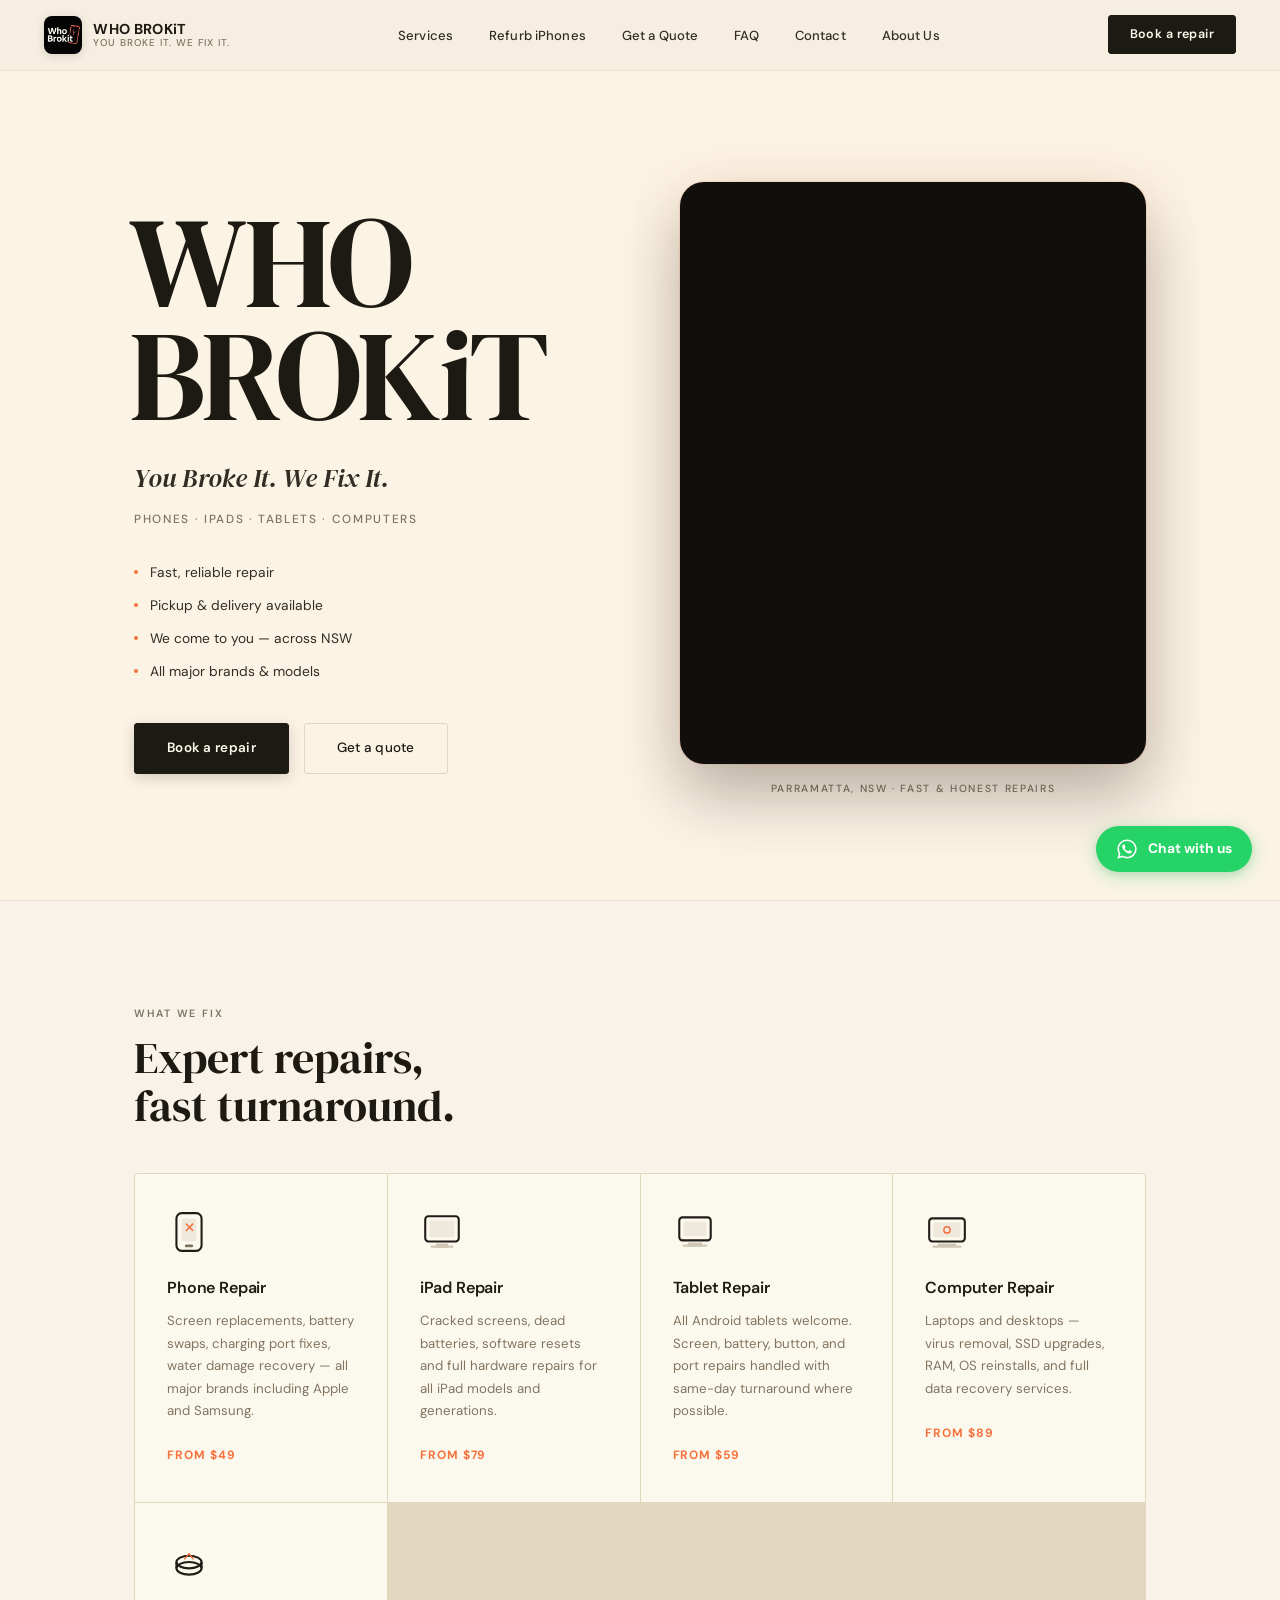
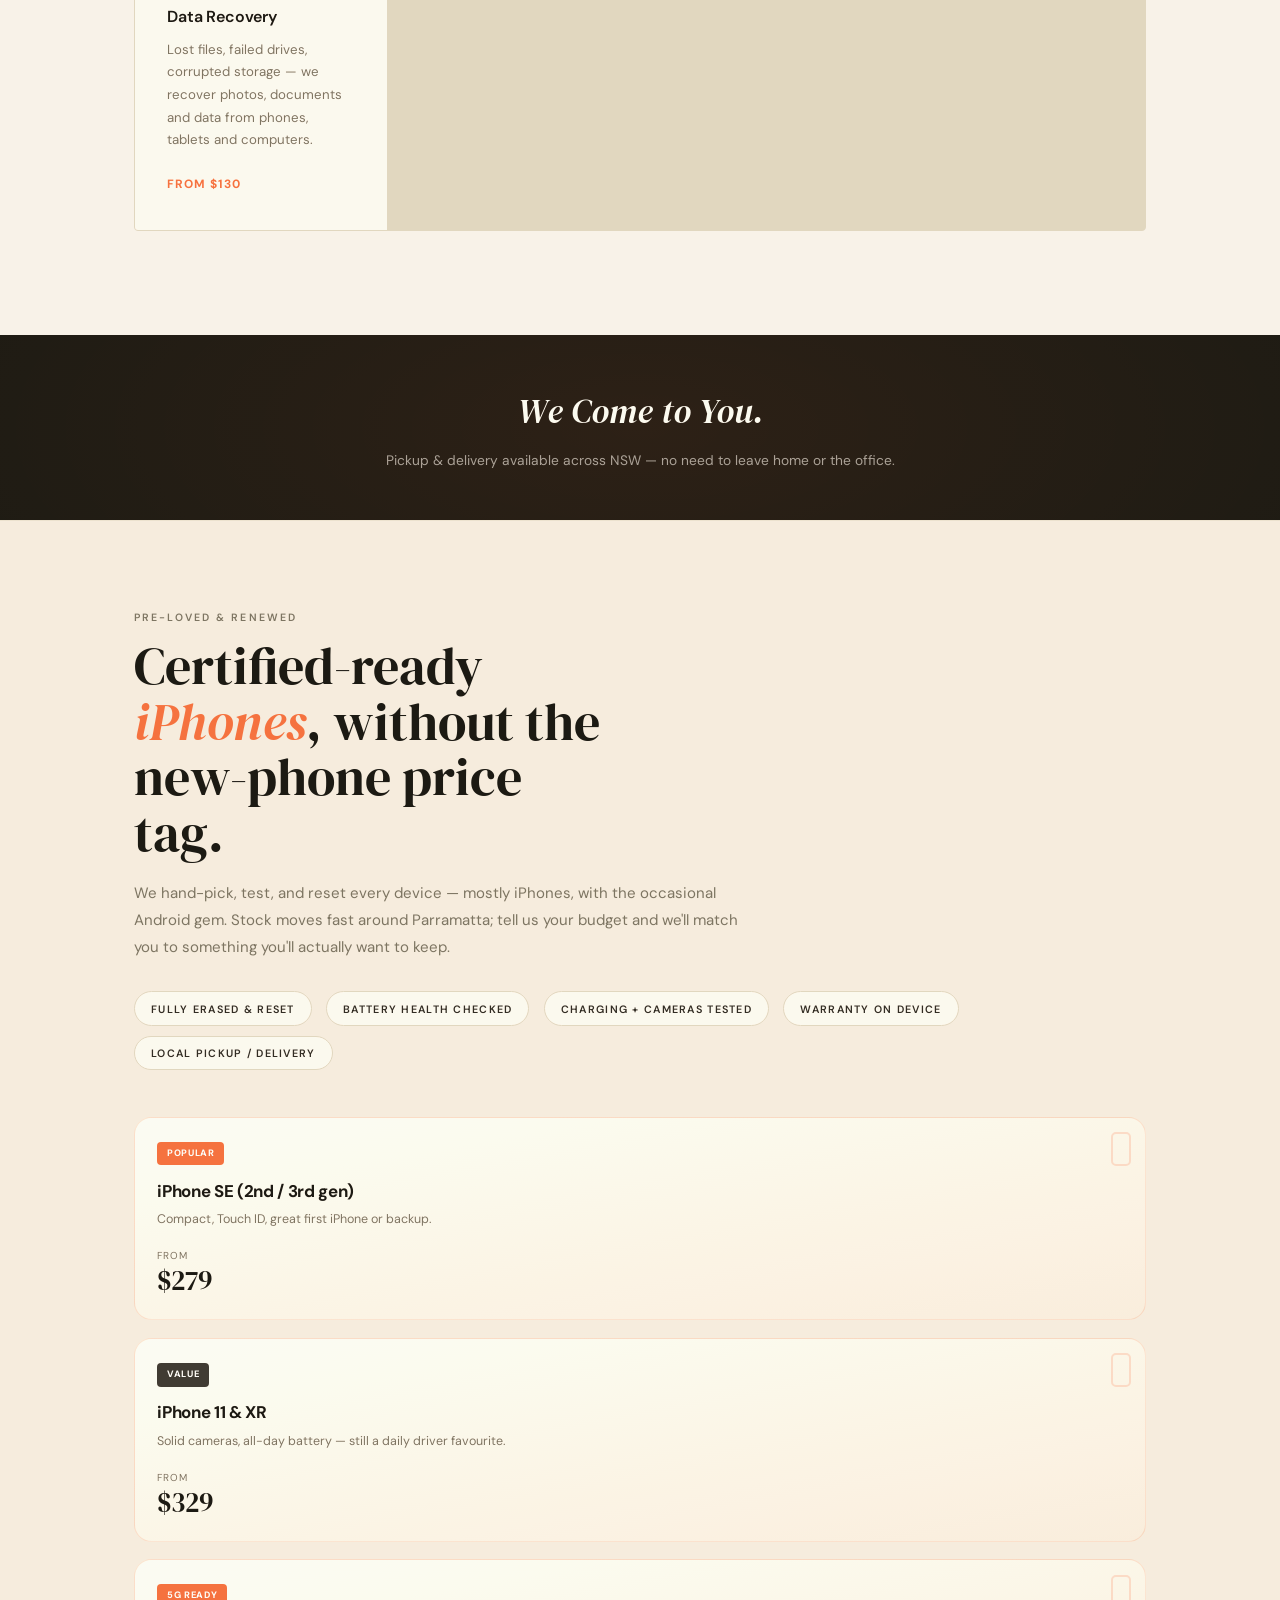
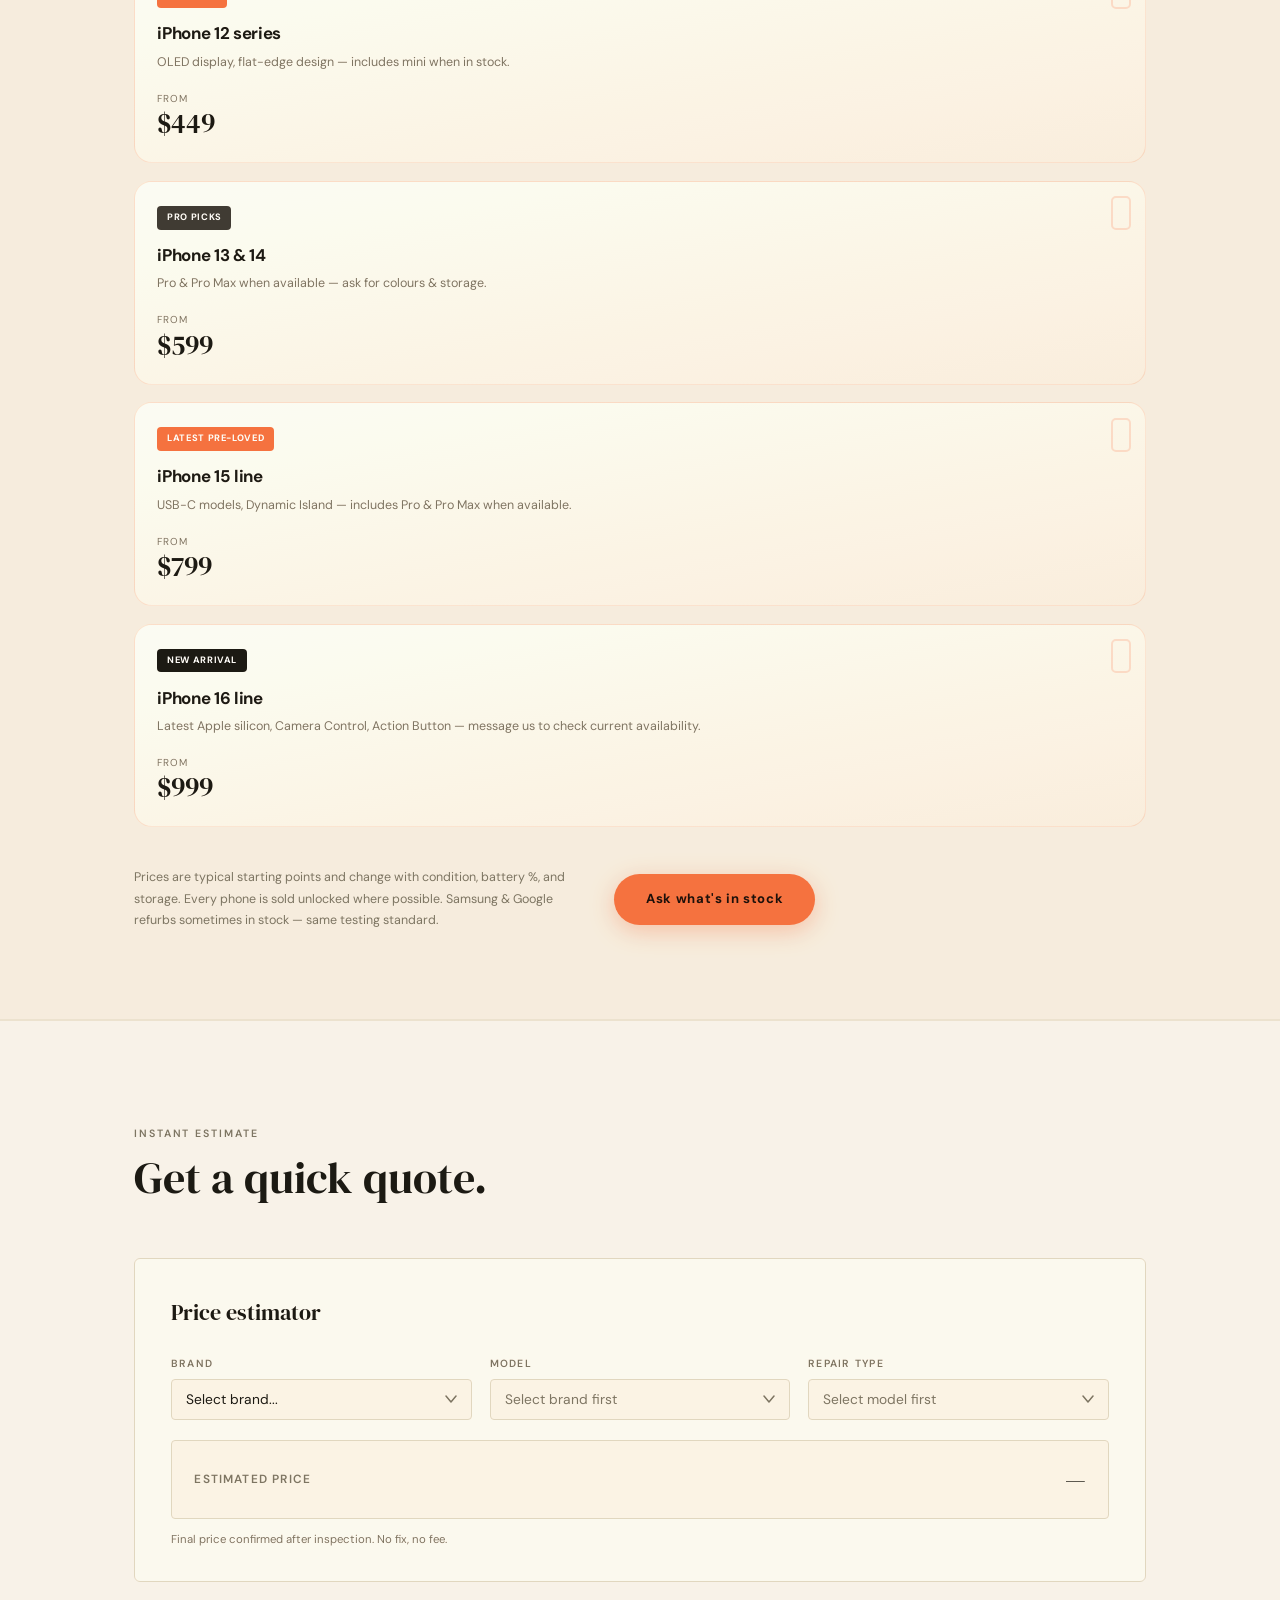
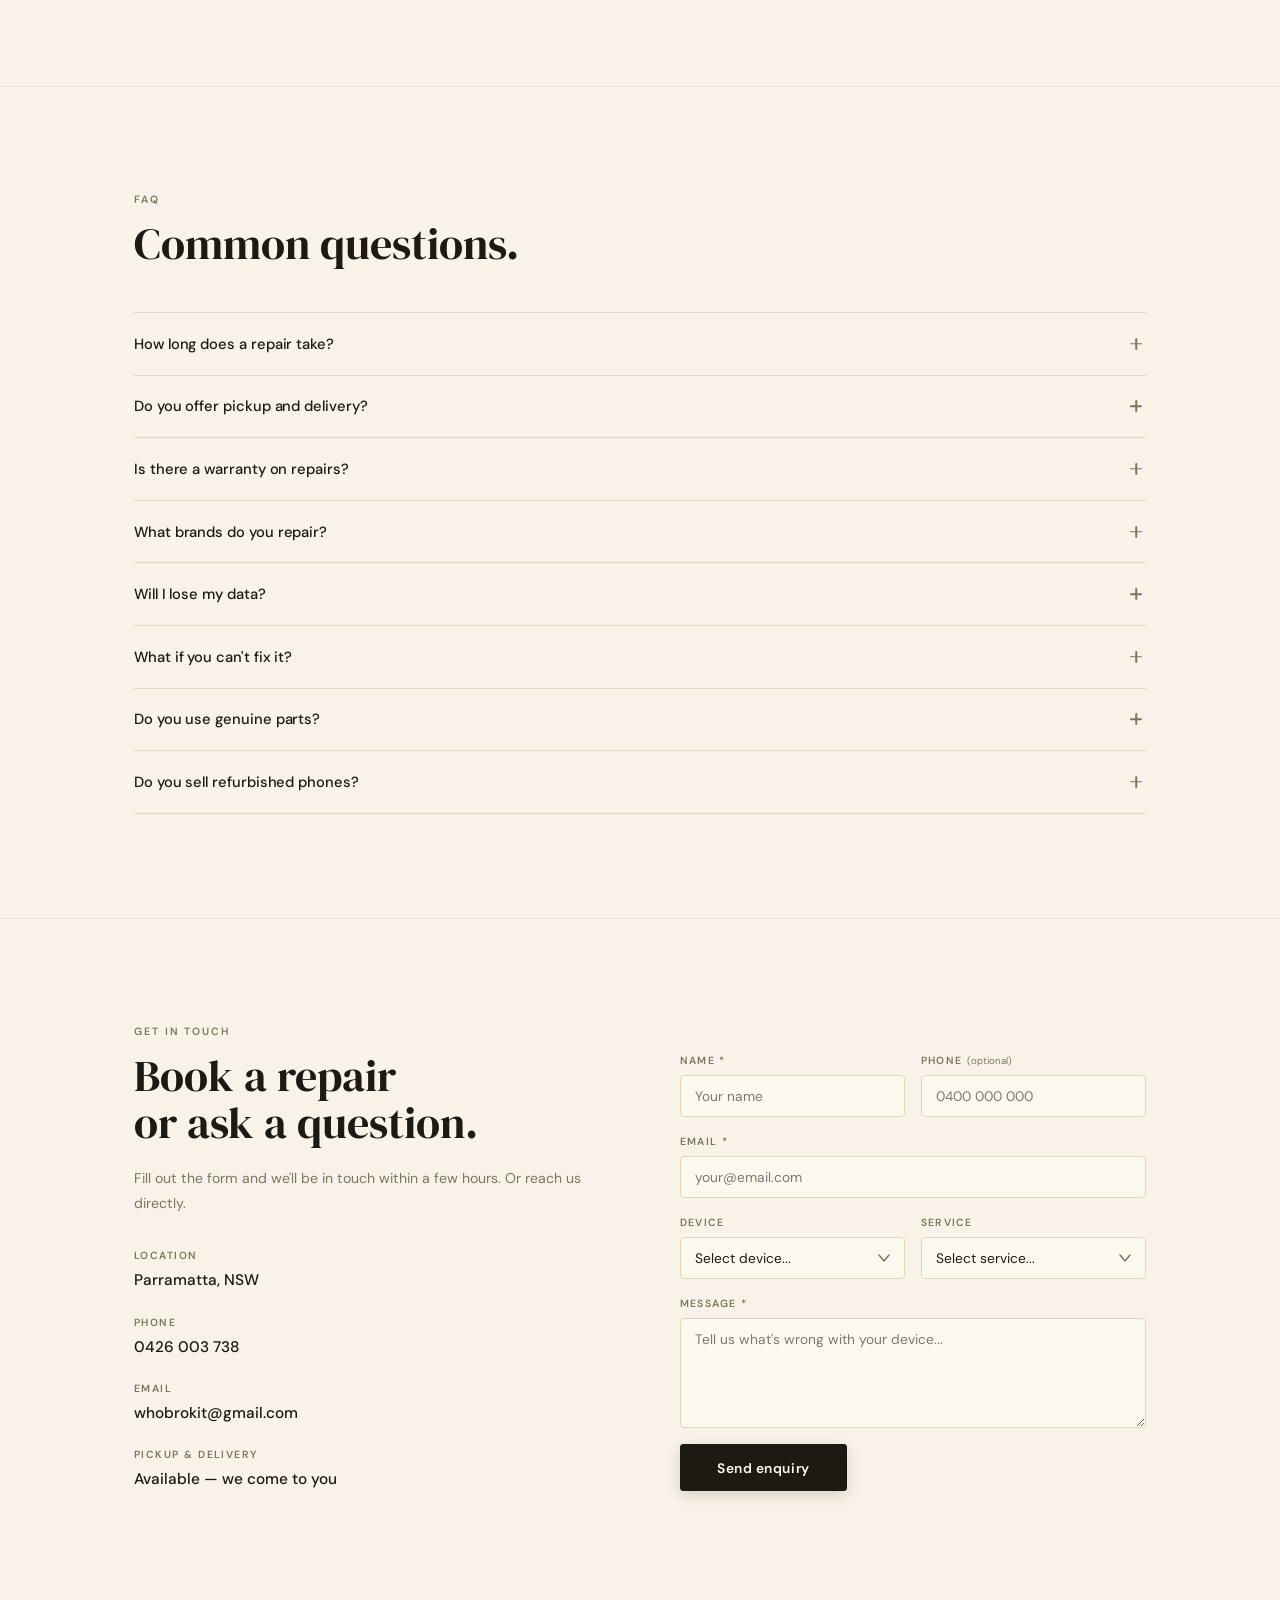
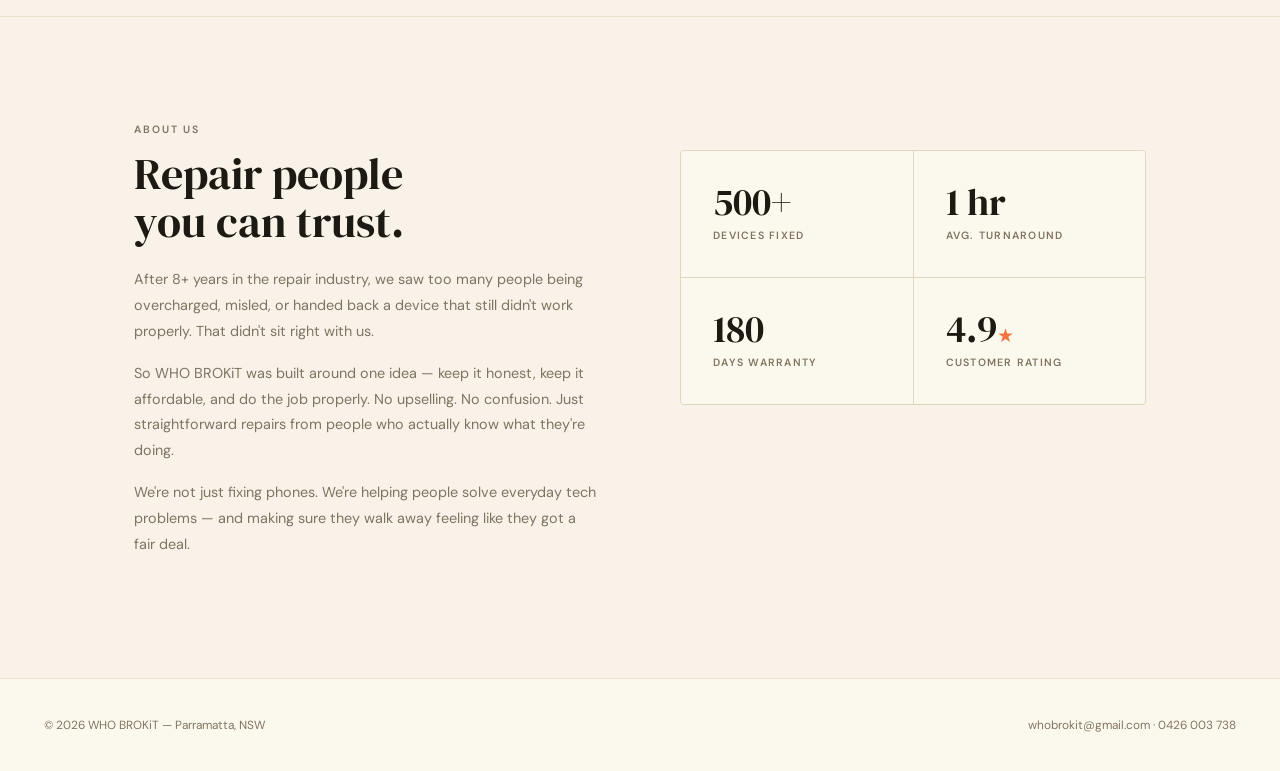
==== index.html @ d308087a "remained file to index for deployment" ====
<!doctype html>
<html lang="en">
  <head>
    <meta charset="UTF-8" />
    <meta
      name="viewport"
      content="width=device-width, initial-scale=1.0, viewport-fit=cover"
    />
    <meta name="theme-color" content="#f8f2e8" />
    <meta name="apple-mobile-web-app-capable" content="yes" />
    <meta name="apple-mobile-web-app-status-bar-style" content="default" />
    <meta name="format-detection" content="telephone=no" />
    <link rel="canonical" href="https://whobrokit.com.au/" />
    <meta
      name="description"
      content="WHO BROKiT — Fast, reliable phone, iPad, tablet and computer repairs in Parramatta, NSW. We come to you with pickup and delivery available."
    />
    <meta
      name="keywords"
      content="phone repair Parramatta, iPad repair NSW, tablet repair, computer repair, screen replacement, battery replacement"
    />
    <meta property="og:title" content="WHO BROKiT — You Broke It. We Fix It." />
    <meta
      property="og:description"
      content="Fast, reliable device repairs in Parramatta, NSW. Phones, iPads, tablets, computers. Pickup and delivery available."
    />
    <meta property="og:type" content="website" />
    <title>
      WHO BROKiT — You Broke It. We Fix It. | Parramatta Device Repair
    </title>
    <link rel="preconnect" href="https://fonts.googleapis.com" />
    <link rel="preconnect" href="https://fonts.gstatic.com" crossorigin />
    <link
      href="https://fonts.googleapis.com/css2?family=DM+Serif+Display:ital@0;1&family=DM+Sans:ital,opsz,wght@0,9..40,300;0,9..40,400;0,9..40,500;0,9..40,600;0,9..40,700;1,9..40,300&display=swap"
      rel="stylesheet"
    />
    <style>
      *, *::before, *::after { box-sizing: border-box; margin: 0; padding: 0; }

      :root {
        --bg:          #f8f2e8;
        --surface:     #f2ebe0;
        --card:        #fdf8f2;
        --ink:         #18160f;
        --ink-2:       #2d2a21;
        --mid:         #7a7260;
        --border:      #ddd5c0;
        --border-soft: #e8e0d0;
        --accent:      #ff6b35;
        --brand-dark:  #0c0b08;
        --white-ish:   #fdfaf4;
        --serif: 'DM Serif Display', Georgia, serif;
        --sans:  'DM Sans', 'Helvetica Neue', Helvetica, Arial, sans-serif;
        --ease: cubic-bezier(0.4, 0, 0.2, 1);
        --t: 0.22s;
        --t-slow: 0.38s;
      }

      html {
        scroll-behavior: smooth;
        font-size: 16px;
        text-rendering: optimizeLegibility;
      }
      body {
        font-family: var(--sans);
        background: var(--bg);
        color: var(--ink);
        line-height: 1.7;
        -webkit-font-smoothing: antialiased;
        -moz-osx-font-smoothing: grayscale;
        font-feature-settings: "kern" 1, "liga" 1;
      }
      .site-wrap { filter: sepia(10%) contrast(97%); min-height: 100vh; }
      :focus-visible { outline: 2px solid var(--ink); outline-offset: 3px; border-radius: 2px; }

      /* NAV */
      nav {
        position: fixed; top: 0; left: 0; right: 0; z-index: 200;
        display: flex; align-items: center; justify-content: space-between;
        padding: 0.95rem 2.75rem;
        background: rgba(242,237,228,0.97);
        border-bottom: 1px solid var(--border-soft);
        backdrop-filter: blur(12px) saturate(1.4);
        -webkit-backdrop-filter: blur(12px) saturate(1.4);
        transition: box-shadow var(--t) var(--ease);
      }
      nav.scrolled { box-shadow: 0 2px 24px rgba(24,22,15,0.07); }
      .nav-logo { display: flex; align-items: center; gap: 0.7rem; text-decoration: none; color: var(--ink); }
      .nav-logo-mark { display: block; height: 38px; width: auto; flex-shrink: 0; border-radius: 8px; box-shadow: 0 2px 10px rgba(10,10,10,0.14); }
      .nav-logo-tag { display: flex; flex-direction: column; line-height: 1.15; }
      .nav-logo-tag strong { font-weight: 700; font-size: 0.9rem; letter-spacing: 0.025em; }
      .nav-logo-tag small { font-size: 0.62rem; font-weight: 500; color: var(--mid); letter-spacing: 0.1em; text-transform: uppercase; }
      .nav-links { display: flex; gap: 2.25rem; list-style: none; }
      .nav-links a { text-decoration: none; color: var(--ink-2); font-size: 0.82rem; font-weight: 500; letter-spacing: 0.01em; transition: color var(--t) var(--ease); }
      .nav-links a:hover { color: var(--accent); }
      .nav-cta {
        font-size: 0.78rem; font-weight: 600; padding: 0.5rem 1.3rem;
        background: var(--ink); color: var(--white-ish);
        border: 1.5px solid var(--ink); text-decoration: none; border-radius: 3px;
        letter-spacing: 0.035em; transition: background var(--t) var(--ease), color var(--t) var(--ease), transform var(--t) var(--ease);
      }
      .nav-cta:hover { background: transparent; color: var(--ink); transform: translateY(-1px); }
      .nav-cta:active { transform: scale(0.97); }
      .nav-hamburger { display: none; background: none; border: none; cursor: pointer; flex-direction: column; gap: 5px; padding: 4px; }
      .nav-hamburger span { display: block; width: 22px; height: 1.5px; background: var(--ink); transition: transform var(--t) var(--ease), opacity var(--t) var(--ease); }
      .nav-mobile { display: none; flex-direction: column; background: var(--bg); border-bottom: 1px solid var(--border-soft); }
      .nav-mobile a { padding: 1rem 2.75rem; text-decoration: none; color: var(--ink); font-size: 0.88rem; font-weight: 500; border-bottom: 1px solid var(--border-soft); transition: background var(--t) var(--ease); }
      .nav-mobile a:hover { background: var(--surface); }
      .nav-mobile.open { display: flex; }

      /* SECTIONS */
      .section-inner { max-width: 1100px; margin: 0 auto; padding: 6.5rem 2.75rem; }
      .section-label { font-size: 0.66rem; font-weight: 600; letter-spacing: 0.18em; text-transform: uppercase; color: var(--mid); margin-bottom: 0.7rem; }
      .section-heading { font-family: var(--serif); font-size: clamp(2rem, 4.2vw, 2.75rem); font-weight: 400; line-height: 1.08; margin-bottom: 2.75rem; color: var(--ink); }
      .section-divider { border: none; border-top: 1px solid var(--border-soft); margin: 0; }

      /* HERO */
      #hero {
        min-height: 100vh; min-height: 100dvh; display: flex; align-items: center;
        position: relative; overflow: hidden; background: var(--bg); padding-top: 5rem;
      }
      .hero-inner {
        max-width: 1100px; margin: 0 auto; padding: 4rem 2.75rem; width: 100%;
        display: grid; grid-template-columns: 1fr 1fr; gap: 5rem; align-items: center;
        position: relative; z-index: 1;
      }
      .hero-title {
        font-family: var(--serif); font-size: clamp(4.25rem, 11.5vw, 8rem);
        font-weight: 400; line-height: 0.88; letter-spacing: -0.02em;
        margin-bottom: 1.5rem; color: var(--ink); margin-left: -0.04em;
      }
      .hero-tagline { font-family: var(--serif); font-style: italic; font-size: 1.65rem; font-weight: 400; color: var(--ink-2); margin-bottom: 0.5rem; }
      .hero-sub { font-size: 0.74rem; font-weight: 500; color: var(--mid); letter-spacing: 0.14em; text-transform: uppercase; margin-bottom: 2rem; }
      .hero-perks { display: flex; flex-direction: column; gap: 0.6rem; margin-bottom: 2.5rem; }
      .hero-perk { font-size: 0.86rem; font-weight: 400; color: var(--ink-2); display: flex; align-items: center; gap: 0.75rem; }
      .hero-perk-dot { width: 4px; height: 4px; border-radius: 50%; background: var(--accent); flex-shrink: 0; }
      .hero-btns { display: flex; gap: 0.9rem; flex-wrap: wrap; }
      .btn-primary {
        padding: 0.8rem 2rem; background: var(--ink); color: var(--white-ish);
        border: 1.5px solid var(--ink); font-family: var(--sans); font-size: 0.84rem;
        font-weight: 600; cursor: pointer; text-decoration: none; display: inline-block;
        border-radius: 3px; letter-spacing: 0.03em;
        box-shadow: 0 4px 14px rgba(24,22,15,0.18);
        transition: opacity var(--t) var(--ease), transform var(--t) var(--ease), box-shadow var(--t) var(--ease);
      }
      .btn-primary:hover { opacity: 0.88; transform: translateY(-2px); box-shadow: 0 8px 24px rgba(24,22,15,0.22); }
      .btn-primary:active { transform: scale(0.97); box-shadow: 0 2px 8px rgba(24,22,15,0.14); }
      .btn-outline {
        padding: 0.8rem 2rem; background: transparent; color: var(--ink);
        border: 1.5px solid var(--border); font-family: var(--sans); font-size: 0.84rem;
        font-weight: 500; text-decoration: none; display: inline-block;
        border-radius: 3px; letter-spacing: 0.02em;
        transition: border-color var(--t) var(--ease), transform var(--t) var(--ease), background var(--t) var(--ease);
      }
      .btn-outline:hover { border-color: var(--ink); transform: translateY(-2px); background: rgba(24,22,15,0.03); }
      .btn-outline:active { transform: scale(0.97); }
      .hero-illustration { display: flex; flex-direction: column; align-items: stretch; justify-content: center; gap: 1rem; }
      .hero-media-wrap {
        position: relative; border-radius: 1.5rem; overflow: hidden;
        aspect-ratio: 4/5;
        background: var(--brand-dark);
        box-shadow: 0 32px 64px rgba(10,10,10,0.28), 0 0 0 1px rgba(255,107,53,0.15), 0 0 60px rgba(255,107,53,0.08);
      }
      .hero-media-wrap video,
      .hero-media-wrap img {
        width: 100%; height: 100%; object-fit: cover; display: block; border-radius: 1.5rem;
      }
      /* Placeholder shown until real media is added */
      .hero-media-placeholder {
        position: absolute; inset: 0; display: flex; flex-direction: column;
        align-items: center; justify-content: center; gap: 1.1rem;
        background: linear-gradient(160deg, #1a1710 0%, #0c0b08 60%, #1a0e06 100%);
        border-radius: 1.5rem;
      }
      .hero-media-placeholder-icon {
        width: 56px; height: 56px; border-radius: 50%;
        border: 1.5px solid rgba(255,107,53,0.35);
        display: flex; align-items: center; justify-content: center;
        background: rgba(255,107,53,0.08);
      }
      .hero-media-placeholder-icon svg { display: block; }
      .hero-media-placeholder-label {
        font-size: 0.65rem; font-weight: 600; letter-spacing: 0.2em;
        text-transform: uppercase; color: rgba(255,107,53,0.6);
        text-align: center; line-height: 1.6;
      }
      .hero-media-placeholder-sub {
        font-size: 0.72rem; color: rgba(255,255,255,0.22);
        letter-spacing: 0.04em; text-align: center;
      }
      /* Subtle animated scan line for video feel */
      .hero-media-placeholder::after {
        content: ''; position: absolute; left: 0; right: 0;
        height: 2px;
        background: linear-gradient(90deg, transparent, rgba(255,107,53,0.3), transparent);
        animation: scan 3s ease-in-out infinite;
      }
      @keyframes scan {
        0%   { top: 15%; opacity: 0; }
        10%  { opacity: 1; }
        90%  { opacity: 1; }
        100% { top: 85%; opacity: 0; }
      }
      .hero-media-caption {
        font-size: 0.65rem; font-weight: 500; letter-spacing: 0.16em;
        text-transform: uppercase; color: var(--mid); text-align: center;
      }

      /* SERVICES */
      .services-grid { display: grid; grid-template-columns: repeat(auto-fit,minmax(230px,1fr)); gap: 1px; background: var(--border); border: 1px solid var(--border); border-radius: 4px; overflow: hidden; }
      .service-card { background: var(--card); padding: 2.25rem 2rem; transition: background var(--t) var(--ease), transform var(--t) var(--ease), box-shadow var(--t) var(--ease); }
      .service-card:hover { background: var(--surface); transform: translateY(-5px); box-shadow: 0 12px 32px rgba(24,22,15,0.07); }
      .service-icon-wrap { width: 44px; height: 44px; margin-bottom: 1.25rem; }
      .service-name { font-size: 1rem; font-weight: 600; margin-bottom: 0.55rem; letter-spacing: -0.01em; }
      .service-desc { font-size: 0.83rem; color: var(--mid); line-height: 1.7; margin-bottom: 1.4rem; }
      .service-price { font-size: 0.75rem; font-weight: 700; letter-spacing: 0.08em; text-transform: uppercase; color: var(--accent); }

      /* PICKUP BANNER */
      .pickup-banner { background: var(--ink); color: var(--white-ish); padding: 3rem 2.75rem; text-align: center; position: relative; overflow: hidden; }
      .pickup-banner::before { content: ''; position: absolute; inset: 0; background: radial-gradient(ellipse 70% 200% at 50% 50%, rgba(255,107,53,0.08), transparent); pointer-events: none; }
      .pickup-banner h2 { font-family: var(--serif); font-style: italic; font-size: clamp(1.6rem,3.2vw,2.1rem); font-weight: 400; margin-bottom: 0.5rem; position: relative; }
      .pickup-banner p { font-size: 0.86rem; color: #a8a098; position: relative; }

      /* REFURBISHED */
      .refurb-band { background: var(--surface); position: relative; overflow: hidden; border-top: 1px solid var(--border-soft); border-bottom: 1px solid var(--border-soft); }
      .refurb-band::before { display: none; }
      .refurb-band::after { display: none; }
      .refurb-inner { position: relative; z-index: 1; padding-top: 5.5rem; padding-bottom: 5.5rem; }
      .refurb-label { color: var(--mid); letter-spacing: 0.2em; }
      .refurb-headline { font-family: var(--serif); font-size: clamp(2.1rem,5vw,3.25rem); font-weight: 400; color: var(--ink); line-height: 1.07; margin-bottom: 1.2rem; max-width: 18ch; }
      .refurb-headline .refurb-accent { color: var(--accent); font-style: italic; }
      .refurb-lead { max-width: 38rem; font-size: 0.94rem; color: var(--mid); line-height: 1.8; margin-bottom: 1.9rem; }
      .refurb-trust { display: flex; flex-wrap: wrap; gap: 0.6rem 0.9rem; list-style: none; margin-bottom: 2.9rem; }
      .refurb-trust li { font-size: 0.67rem; font-weight: 600; text-transform: uppercase; letter-spacing: 0.12em; color: var(--ink-2); padding: 0.45rem 1rem; border: 1px solid var(--border); border-radius: 999px; background: var(--card); }
      .refurb-grid { display: grid; grid-template-columns: repeat(auto-fill,minmax(210px,1fr)); gap: 1.1rem; margin-bottom: 2.5rem; }
      .refurb-card { background: linear-gradient(170deg,#fffef8 0%,#f5ecdf 100%); border: 1px solid rgba(255,107,53,0.18); border-radius: 1.1rem; padding: 1.5rem 1.4rem 1.55rem; transition: transform var(--t) var(--ease), box-shadow var(--t) var(--ease); position: relative; }
      .refurb-card::before { content: ''; position: absolute; top: 0.9rem; right: 0.9rem; width: 20px; height: 34px; border: 2px solid rgba(255,107,53,0.4); border-radius: 5px; opacity: 0.5; pointer-events: none; }
      .refurb-card:hover { transform: translateY(-5px); box-shadow: 0 22px 50px rgba(0,0,0,0.2); }
      .refurb-card-top { display: flex; justify-content: space-between; align-items: flex-start; gap: 0.5rem; margin-bottom: 0.7rem; }
      .refurb-badge { font-size: 0.58rem; font-weight: 700; letter-spacing: 0.07em; text-transform: uppercase; color: #fff; background: var(--accent); padding: 0.25rem 0.6rem; border-radius: 4px; flex-shrink: 0; }
      .refurb-badge--tier { background: #3d3830; }
      .refurb-model { font-size: 1.06rem; font-weight: 700; letter-spacing: -0.02em; color: var(--ink); margin-bottom: 0.3rem; }
      .refurb-meta { font-size: 0.78rem; color: var(--mid); line-height: 1.55; margin-bottom: 1.1rem; }
      .refurb-from { font-size: 0.63rem; color: var(--mid); text-transform: uppercase; letter-spacing: 0.1em; margin-bottom: 0.2rem; }
      .refurb-price { font-family: var(--serif); font-size: 1.7rem; color: var(--ink); line-height: 1; }
      .refurb-foot { display: flex; flex-wrap: wrap; align-items: center; gap: 1rem 2rem; }
      .refurb-footnote { font-size: 0.78rem; color: var(--mid); max-width: 28rem; line-height: 1.7; flex: 1 1 14rem; }
      .btn-refurb { display: inline-flex; align-items: center; justify-content: center; padding: 0.9rem 2rem; background: var(--accent); color: #1a0c06; font-family: var(--sans); font-weight: 700; font-size: 0.82rem; letter-spacing: 0.05em; text-decoration: none; border-radius: 999px; box-shadow: 0 6px 24px rgba(255,107,53,0.35); transition: transform var(--t) var(--ease), box-shadow var(--t) var(--ease), filter var(--t) var(--ease); flex-shrink: 0; }
      .btn-refurb:hover { transform: translateY(-2px); filter: brightness(1.06); box-shadow: 0 12px 36px rgba(255,107,53,0.45); }

      /* ABOUT */
      .about-grid { display: grid; grid-template-columns: 1fr 1fr; gap: 5rem; align-items: start; }
      .about-text p { font-size: 0.9rem; color: var(--mid); margin-bottom: 1rem; line-height: 1.8; }
      .stats-grid { display: grid; grid-template-columns: 1fr 1fr; gap: 1px; background: var(--border); border: 1px solid var(--border); border-radius: 4px; overflow: hidden; }
      .stat-box { background: var(--card); padding: 2rem; }
      .stat-num { font-family: var(--serif); font-size: 2.4rem; font-weight: 400; line-height: 1; margin-bottom: 0.35rem; }
      .stat-label { font-size: 0.66rem; font-weight: 600; color: var(--mid); letter-spacing: 0.12em; text-transform: uppercase; }

      /* ESTIMATOR */
      .estimator { background: var(--card); border: 1px solid var(--border); border-radius: 6px; padding: 2.25rem 2.25rem 2rem; margin-top: 3.5rem; }
      .estimator h3 { font-family: var(--serif); font-size: 1.35rem; font-weight: 400; margin-bottom: 1.5rem; }
      .est-row { display: grid; grid-template-columns: 1fr 1fr; gap: 1.1rem; margin-bottom: 1.1rem; }
      .est-field { display: flex; flex-direction: column; gap: 0.35rem; }
      .est-field label { font-size: 0.65rem; font-weight: 600; letter-spacing: 0.12em; text-transform: uppercase; color: var(--mid); }
      .est-field select {
        background: var(--bg); border: 1px solid var(--border); padding: 0.65rem 2.5rem 0.65rem 0.9rem;
        border-radius: 4px; font-size: 0.86rem; font-family: var(--sans); font-weight: 400;
        color: var(--ink); outline: none; cursor: pointer;
        -webkit-appearance: none; appearance: none;
        background-image: url("data:image/svg+xml,%3Csvg width='12' height='8' viewBox='0 0 12 8' fill='none' xmlns='http://www.w3.org/2000/svg'%3E%3Cpath d='M1 1L6 7L11 1' stroke='%237a7260' stroke-width='1.5' stroke-linecap='round' stroke-linejoin='round'/%3E%3C/svg%3E");
        background-repeat: no-repeat; background-position: right 0.9rem center;
        transition: border-color var(--t) var(--ease);
        -webkit-text-fill-color: var(--ink);
      }
      .est-field select:focus { border-color: var(--ink); }
      .est-field select.est-repair-pending { color: var(--mid); -webkit-text-fill-color: var(--mid); }
      .est-result { margin-top: 1.25rem; padding: 1.1rem 1.4rem; background: var(--bg); border: 1px solid var(--border); border-radius: 4px; display: flex; justify-content: space-between; align-items: center; }
      .est-result-label { font-size: 0.74rem; font-weight: 600; color: var(--mid); text-transform: uppercase; letter-spacing: 0.1em; }
      .est-result-price { font-family: var(--serif); font-size: 1.55rem; font-weight: 400; }
      .est-note { font-size: 0.71rem; color: var(--mid); margin-top: 0.7rem; }

      /* FAQ */
      .faq-list { border-top: 1px solid var(--border); }
      .faq-item { border-bottom: 1px solid var(--border); }
      .faq-btn { width: 100%; display: flex; justify-content: space-between; align-items: center; padding: 1.3rem 0; background: none; border: none; cursor: pointer; font-size: 0.92rem; font-weight: 500; text-align: left; color: var(--ink); font-family: var(--sans); gap: 1rem; letter-spacing: -0.005em; transition: color var(--t) var(--ease); }
      .faq-btn:hover { color: var(--ink-2); }
      .faq-icon { flex-shrink: 0; width: 20px; height: 20px; position: relative; }
      .faq-icon::before, .faq-icon::after { content: ''; position: absolute; background: var(--mid); border-radius: 2px; transition: transform var(--t-slow) var(--ease), opacity var(--t) var(--ease); }
      .faq-icon::before { width: 12px; height: 1.5px; top: 50%; left: 50%; transform: translate(-50%,-50%); }
      .faq-icon::after  { width: 1.5px; height: 12px; top: 50%; left: 50%; transform: translate(-50%,-50%); }
      .faq-item[data-open="true"] .faq-icon::after { transform: translate(-50%,-50%) rotate(90deg); opacity: 0; }
      .faq-body { overflow: hidden; max-height: 0; transition: max-height var(--t-slow) var(--ease); font-size: 0.87rem; color: var(--mid); line-height: 1.8; }
      .faq-body-inner { padding-bottom: 1.4rem; }

      /* CONTACT */
      .contact-grid { display: grid; grid-template-columns: 1fr 1fr; gap: 5rem; }
      .contact-detail { margin-bottom: 1.25rem; }
      .contact-detail dt { font-size: 0.65rem; font-weight: 600; letter-spacing: 0.14em; text-transform: uppercase; color: var(--mid); }
      .contact-detail dd { font-size: 0.96rem; font-weight: 500; margin-top: 0.15rem; }
      .contact-form { display: flex; flex-direction: column; gap: 1rem; }
      .form-row { display: grid; grid-template-columns: 1fr 1fr; gap: 1rem; }
      .form-field { display: flex; flex-direction: column; gap: 0.35rem; }
      .form-field label { font-size: 0.65rem; font-weight: 600; letter-spacing: 0.12em; text-transform: uppercase; color: var(--mid); }
      .form-field input, .form-field select, .form-field textarea {
        background: var(--card); border: 1px solid var(--border); border-radius: 4px;
        padding: 0.68rem 0.9rem; font-size: 0.86rem; font-family: var(--sans); font-weight: 400;
        color: var(--ink); outline: none; -webkit-appearance: none; appearance: none;
        transition: border-color var(--t) var(--ease);
      }
      .form-field select {
        background-image: url("data:image/svg+xml,%3Csvg width='12' height='8' viewBox='0 0 12 8' fill='none' xmlns='http://www.w3.org/2000/svg'%3E%3Cpath d='M1 1L6 7L11 1' stroke='%237a7260' stroke-width='1.5' stroke-linecap='round' stroke-linejoin='round'/%3E%3C/svg%3E");
        background-repeat: no-repeat; background-position: right 0.9rem center;
        padding-right: 2.5rem; cursor: pointer;
      }
      .form-field input:focus, .form-field select:focus, .form-field textarea:focus { border-color: var(--ink); }
      .form-field textarea { resize: vertical; min-height: 110px; }
      .form-submit {
        padding: 0.85rem 2.25rem; background: var(--ink); color: var(--white-ish);
        border: 1.5px solid var(--ink); border-radius: 3px;
        font-family: var(--sans); font-size: 0.86rem; font-weight: 600;
        letter-spacing: 0.04em; cursor: pointer; align-self: flex-start;
        box-shadow: 0 4px 14px rgba(24,22,15,0.15);
        transition: opacity var(--t) var(--ease), transform var(--t) var(--ease), box-shadow var(--t) var(--ease);
      }
      .form-submit:hover:not(:disabled) { opacity: 0.85; transform: translateY(-2px); box-shadow: 0 8px 22px rgba(24,22,15,0.2); }
      .form-submit:active:not(:disabled) { transform: scale(0.97); }
      .form-submit:disabled { opacity: 0.45; cursor: not-allowed; }
      .form-msg { font-size: 0.82rem; padding: 0.75rem 1rem; border: 1px solid; border-radius: 4px; display: none; }
      .form-msg.success { background: #eef5e3; border-color: #9acc5a; color: #3a6910; }
      .form-msg.error   { background: #fdeeee; border-color: #f09898; color: #a22d2d; }

      /* FOOTER */
      footer {
        border-top: 1px solid var(--border-soft); background: var(--card);
        padding: 2.25rem 2.75rem calc(2.25rem + env(safe-area-inset-bottom, 0px)) 2.75rem;
        display: flex; justify-content: space-between; align-items: center;
        flex-wrap: wrap; gap: 0.6rem; font-size: 0.74rem; color: var(--mid);
      }

      /* WHATSAPP */
      #whatsapp-float {
        position: fixed; bottom: calc(28px + env(safe-area-inset-bottom, 0px)); right: calc(28px + env(safe-area-inset-right, 0px));
        background: #25d366; color: white; padding: 12px 20px; border-radius: 50px;
        display: flex; flex-direction: row; flex-wrap: nowrap; align-items: center; gap: 10px;
        text-decoration: none; font-weight: 700; font-size: 0.86rem; line-height: 1;
        font-family: var(--sans);
        box-shadow: 0 4px 18px rgba(37,211,102,0.3), 0 2px 8px rgba(0,0,0,0.1);
        z-index: 9999; -webkit-tap-highlight-color: transparent; touch-action: manipulation; cursor: pointer;
        transition: transform var(--t) var(--ease), box-shadow var(--t) var(--ease);
      }
      #whatsapp-float svg { flex-shrink: 0; display: block; width: 22px; height: 22px; pointer-events: none; }
      #whatsapp-float .whatsapp-label { white-space: nowrap; pointer-events: none; }
      #whatsapp-float:hover { transform: translateY(-4px); box-shadow: 0 8px 28px rgba(37,211,102,0.4), 0 4px 12px rgba(0,0,0,0.12); }

      /* RESPONSIVE */
      @media (max-width: 420px) { .nav-logo-tag strong { display: none; } }
      @media (max-width: 800px) {
        nav { padding: 0.95rem 1.25rem; }
        .nav-links, .nav-cta { display: none; }
        .nav-hamburger { display: flex; }
        #hero { min-height: unset; padding-top: 4rem; }
        .hero-inner { grid-template-columns: 1fr; gap: 1.75rem; padding: 2rem 1.25rem 2.5rem; }
        .hero-illustration { order: -1; }
        .hero-media-wrap { aspect-ratio: 3/2; }
        .section-inner { padding: 3.5rem 1.25rem; }
        .refurb-inner { padding-top: 3rem; padding-bottom: 3rem; }
        .refurb-trust { flex-direction: column; align-items: flex-start; }
        .about-grid, .contact-grid { grid-template-columns: 1fr; gap: 2rem; }
        .est-row, .form-row { grid-template-columns: 1fr !important; }
        .estimator { padding: 1.5rem 1.25rem 1.25rem; }
        footer { flex-direction: column; text-align: center; padding-bottom: calc(1.5rem + env(safe-area-inset-bottom, 0px)); }
        .hero-btns { flex-direction: column; gap: 0.7rem; }
        .btn-primary, .btn-outline { width: 100%; text-align: center; }
        .pickup-banner { padding: 2rem 1.25rem; }
        .services-grid { grid-template-columns: 1fr; }
        .refurb-grid { grid-template-columns: 1fr 1fr; }
        .stats-grid { grid-template-columns: 1fr 1fr; }
      }
        .refurb-grid { grid-template-columns: 1fr; }
        /* hero-illustration still shown on mobile via order above */
      }
      @media (max-width: 600px) {
        #whatsapp-float .whatsapp-label { display: none; }
      @media (max-width: 500px) {
        .hero-title { font-size: clamp(3rem, 17vw, 4.5rem); }
        #whatsapp-float { padding: 12px; bottom: 18px; right: 18px; }
        body { overflow-x: hidden; }
        .hero-title { font-size: 2.5rem; line-height: 1.1; }
        .section-inner { padding: 2.5rem 1rem; }
        nav { padding: 0.8rem 1rem; }
        .hero-inner { gap: 1.2rem; }
        #whatsapp-float { bottom: 12px; right: 12px; width: 44px; height: 44px; padding: 10px; }
      }

      /* PAGE LOAD ANIMATION */
      @keyframes fadeUp {
        from { opacity: 0; transform: translateY(16px); }
        to   { opacity: 1; transform: translateY(0); }
      }
      .hero-text > * { animation: fadeUp 0.6s var(--ease) both; }
      .hero-title     { animation-delay: 0.05s; }
      .hero-tagline   { animation-delay: 0.14s; }
      .hero-sub       { animation-delay: 0.20s; }
      .hero-perks     { animation-delay: 0.26s; }
      .hero-btns      { animation-delay: 0.32s; }
      .hero-illustration { animation: fadeUp 0.7s var(--ease) 0.1s both; }

      /* SCROLL REVEAL */
      .reveal {
        opacity: 0;
        transform: translateY(22px);
        transition: opacity 0.55s var(--ease), transform 0.55s var(--ease);
      }
      .reveal.visible {
        opacity: 1;
        transform: translateY(0);
      }

      /* iOS: prevent zoom on input focus */
      input, select, textarea { font-size: max(16px, 0.86rem) !important; }
      /* iOS momentum scroll */
      html { -webkit-overflow-scrolling: touch; }
      /* Prevent double-tap zoom on buttons/links */
      a, button { touch-action: manipulation; }
    </style>
  </head>
  <body>
    <div class="site-wrap">
      <!-- NAV -->
      <nav id="main-nav" role="banner">
        <a href="#" class="nav-logo" aria-label="WHO BROKiT home">
          <img
            class="nav-logo-mark"
            src="[data-uri]"
            alt="WHO BROKiT logo"
            style="
              height: 38px;
              width: 38px;
              object-fit: cover;
              border-radius: 8px;
            "
          />
          <span class="nav-logo-tag"
            ><strong>WHO BROKiT</strong
            ><small>You Broke It. We Fix It.</small></span
          >
        </a>
        <ul class="nav-links" role="list">
          <li><a href="#services">Services</a></li>
          <li><a href="#refurbished">Refurb iPhones</a></li>
          <li><a href="#quote">Get a Quote</a></li>
          <li><a href="#faq">FAQ</a></li>
          <li><a href="#contact">Contact</a></li>
          <li><a href="#about">About Us</a></li>
        </ul>
        <a href="#contact" class="nav-cta" aria-label="Book a repair"
          >Book a repair</a
        >
        <button
          class="nav-hamburger"
          aria-label="Open menu"
          aria-expanded="false"
          id="hamburger"
        >
          <span></span><span></span><span></span>
        </button>
      </nav>
      <nav class="nav-mobile" id="nav-mobile" aria-label="Mobile menu">
        <a href="#services">Services</a>
        <a href="#refurbished">Refurb iPhones</a>
        <a href="#quote">Get a Quote</a>
        <a href="#faq">FAQ</a>
        <a href="#contact">Contact</a>
        <a href="#about">About Us</a>
        <a href="#contact" style="font-weight: 700">Book a Repair</a>
      </nav>

      <!-- HERO -->
      <header id="hero" role="main">
        <div class="hero-inner">
          <div class="hero-text">
            <h1 class="hero-title">WHO<br />BROKiT</h1>
            <p class="hero-tagline">You Broke It. We Fix It.</p>
            <p class="hero-sub">
              Phones &middot; iPads &middot; Tablets &middot; Computers
            </p>
            <ul class="hero-perks" role="list">
              <li class="hero-perk">
                <span class="hero-perk-dot" aria-hidden="true"></span>Fast,
                reliable repair
              </li>
              <li class="hero-perk">
                <span class="hero-perk-dot" aria-hidden="true"></span>Pickup
                &amp; delivery available
              </li>
              <li class="hero-perk">
                <span class="hero-perk-dot" aria-hidden="true"></span>We come to
                you — across NSW
              </li>
              <li class="hero-perk">
                <span class="hero-perk-dot" aria-hidden="true"></span>All major
                brands &amp; models
              </li>
            </ul>
            <div class="hero-btns">
              <a href="#contact" class="btn-primary">Book a repair</a>
              <a href="#quote" class="btn-outline">Get a quote</a>
            </div>
          </div>
          <div class="hero-illustration">
            <div class="hero-media-wrap">
              <!-- ─── YOUR MEDIA GOES HERE ───────────────────────────────────────
             PHOTO:  Replace the placeholder div below with:
                     <img src="your-photo.jpg" alt="Technician repairing a phone">
             VIDEO:  Replace with:
                     <video src="your-video.mp4" autoplay muted loop playsinline></video>
        ──────────────────────────────────────────────────────────────────── -->
              <video
                autoplay
                muted
                loop
                playsinline
                src="[data-uri]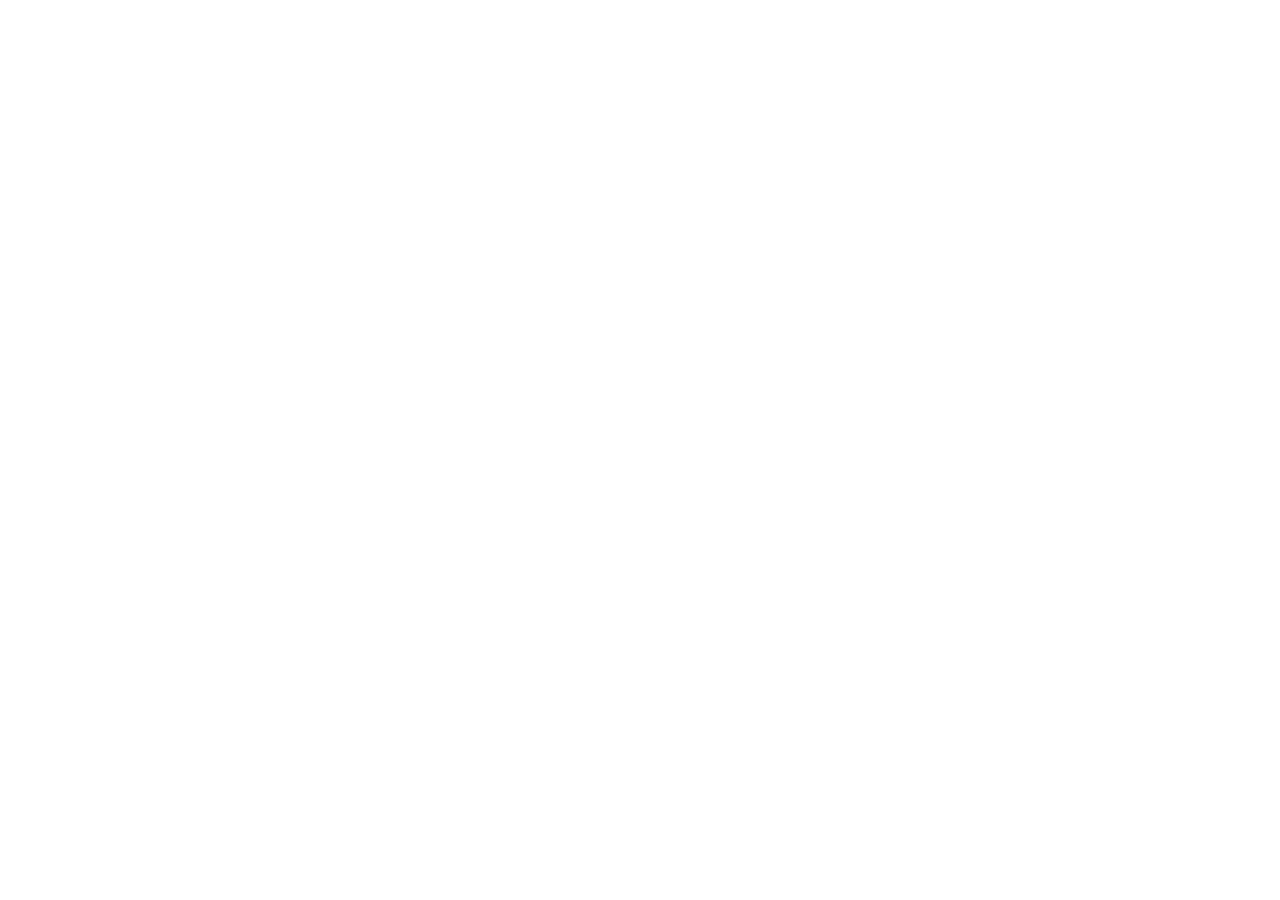
